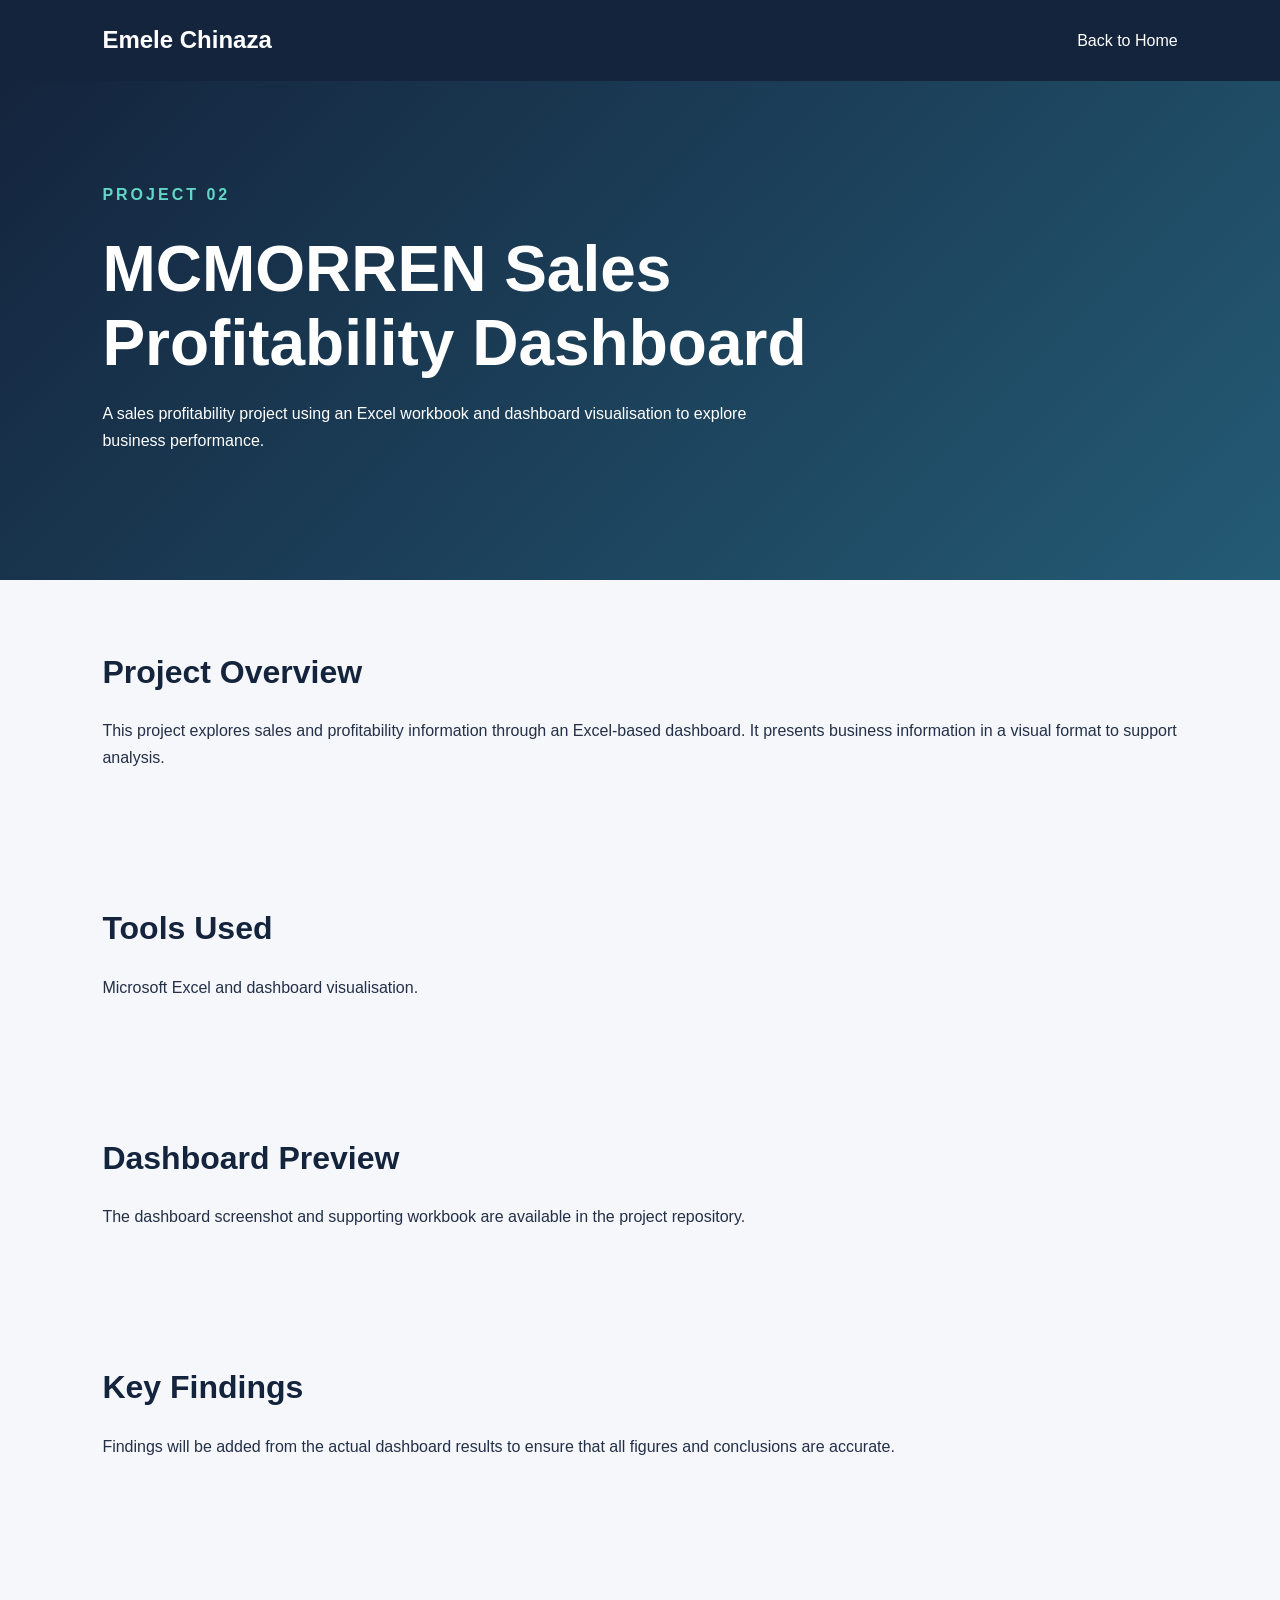
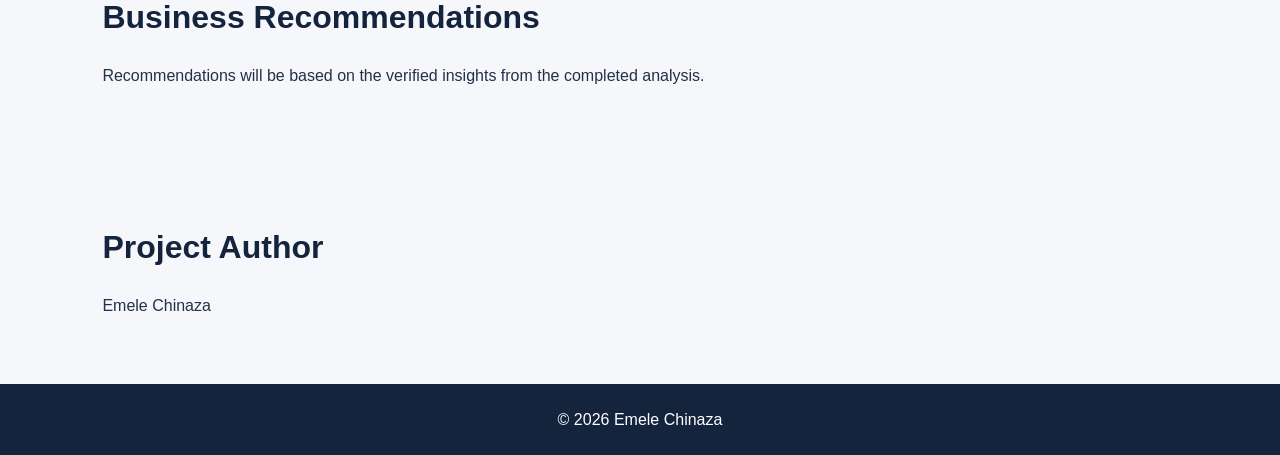
==== project-mcmorren.html @ a53f93bb "Create project-mcmorren.html" ====
<!DOCTYPE html>
<html lang="en">
<head>
  <meta charset="UTF-8">
  <meta name="viewport" content="width=device-width, initial-scale=1.0">
  <title>MCMORREN Sales Profitability Dashboard | Emele Chinaza</title>
  <link rel="stylesheet" href="style.css">
</head>
<body>

  <header>
    <nav>
      <h2>Emele Chinaza</h2>
      <a href="index.html">Back to Home</a>
    </nav>
  </header>

  <main>
    <section class="hero">
      <p class="eyebrow">PROJECT 02</p>
      <h1>MCMORREN Sales Profitability Dashboard</h1>
      <p>
        A sales profitability project using an Excel workbook
        and dashboard visualisation to explore business performance.
      </p>
    </section>

    <section>
      <h2>Project Overview</h2>
      <p>
        This project explores sales and profitability information
        through an Excel-based dashboard. It presents business
        information in a visual format to support analysis.
      </p>
    </section>

    <section>
      <h2>Tools Used</h2>
      <p>Microsoft Excel and dashboard visualisation.</p>
    </section>

    <section>
      <h2>Dashboard Preview</h2>
      <p>
        The dashboard screenshot and supporting workbook
        are available in the project repository.
      </p>
    </section>

    <section>
      <h2>Key Findings</h2>
      <p>
        Findings will be added from the actual dashboard results
        to ensure that all figures and conclusions are accurate.
      </p>
    </section>

    <section>
      <h2>Business Recommendations</h2>
      <p>
        Recommendations will be based on the verified insights
        from the completed analysis.
      </p>
    </section>

    <section>
      <h2>Project Author</h2>
      <p>Emele Chinaza</p>
    </section>
  </main>

  <footer>
    <p>&copy; 2026 Emele Chinaza</p>
  </footer>

</body>
</html>
---- style.css ----
* {
  margin: 0;
  padding: 0;
  box-sizing: border-box;
}

html {
  scroll-behavior: smooth;
}

body {
  font-family: Arial, sans-serif;
  background: #f5f7fb;
  color: #243047;
  line-height: 1.7;
}

header {
  background: #14243d;
  color: white;
  padding: 20px 8%;
}

nav {
  display: flex;
  justify-content: space-between;
  align-items: center;
  flex-wrap: wrap;
  gap: 15px;
}

nav h2 {
  color: #ffffff;
}

nav a {
  color: white;
  text-decoration: none;
  margin-left: 20px;
}

nav a:hover {
  color: #63d6c5;
}

.hero {
  background: linear-gradient(135deg, #14243d, #245b75);
  color: white;
  padding: 100px 8%;
}

.hero h1 {
  font-size: clamp(2.2rem, 5vw, 4rem);
  max-width: 750px;
  line-height: 1.15;
  margin: 20px 0;
}

.hero p {
  max-width: 650px;
  margin-bottom: 25px;
}

.eyebrow {
  color: #63d6c5;
  letter-spacing: 3px;
  font-weight: bold;
}

.button {
  display: inline-block;
  background: #63d6c5;
  color: #14243d;
  padding: 12px 25px;
  border-radius: 6px;
  text-decoration: none;
  font-weight: bold;
}

section:not(.hero) {
  padding: 65px 8%;
}

section h2 {
  color: #14243d;
  font-size: 2rem;
  margin-bottom: 18px;
}

.project-grid {
  display: grid;
  grid-template-columns: repeat(auto-fit, minmax(250px, 1fr));
  gap: 25px;
  margin-top: 30px;
}

.project-card {
  background: white;
  padding: 28px;
  border-radius: 12px;
  box-shadow: 0 5px 20px rgba(20, 36, 61, 0.08);
}

.project-card h3 {
  color: #245b75;
  margin-bottom: 12px;
}

.project-card p {
  margin-bottom: 18px;
}

.project-card a {
  color: #087e83;
  font-weight: bold;
  text-decoration: none;
}

#contact {
  background: #e8eef5;
}

footer {
  background: #14243d;
  color: white;
  text-align: center;
  padding: 22px;
}

@media (max-width: 600px) {
  nav {
    flex-direction: column;
    align-items: flex-start;
  }

  nav a {
    margin: 0 15px 0 0;
  }

  .hero {
    padding: 70px 8%;
  }
}
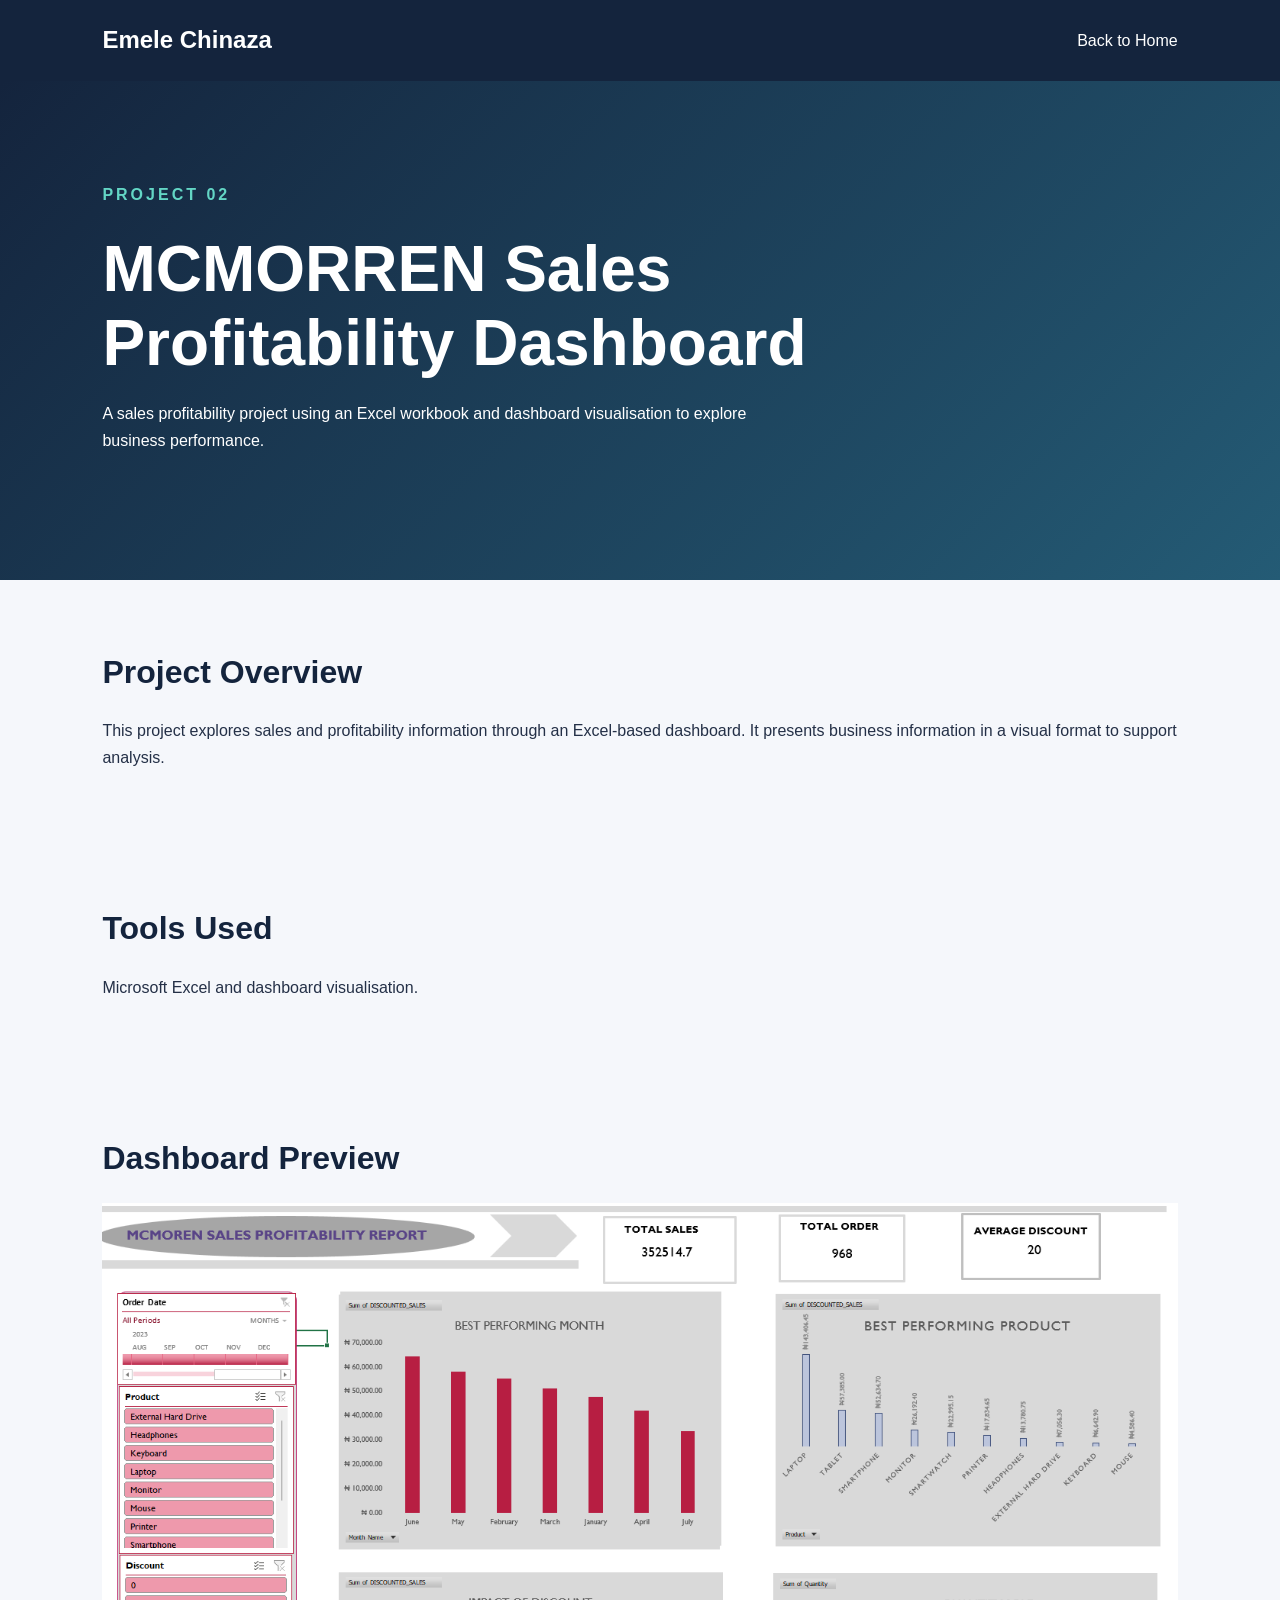
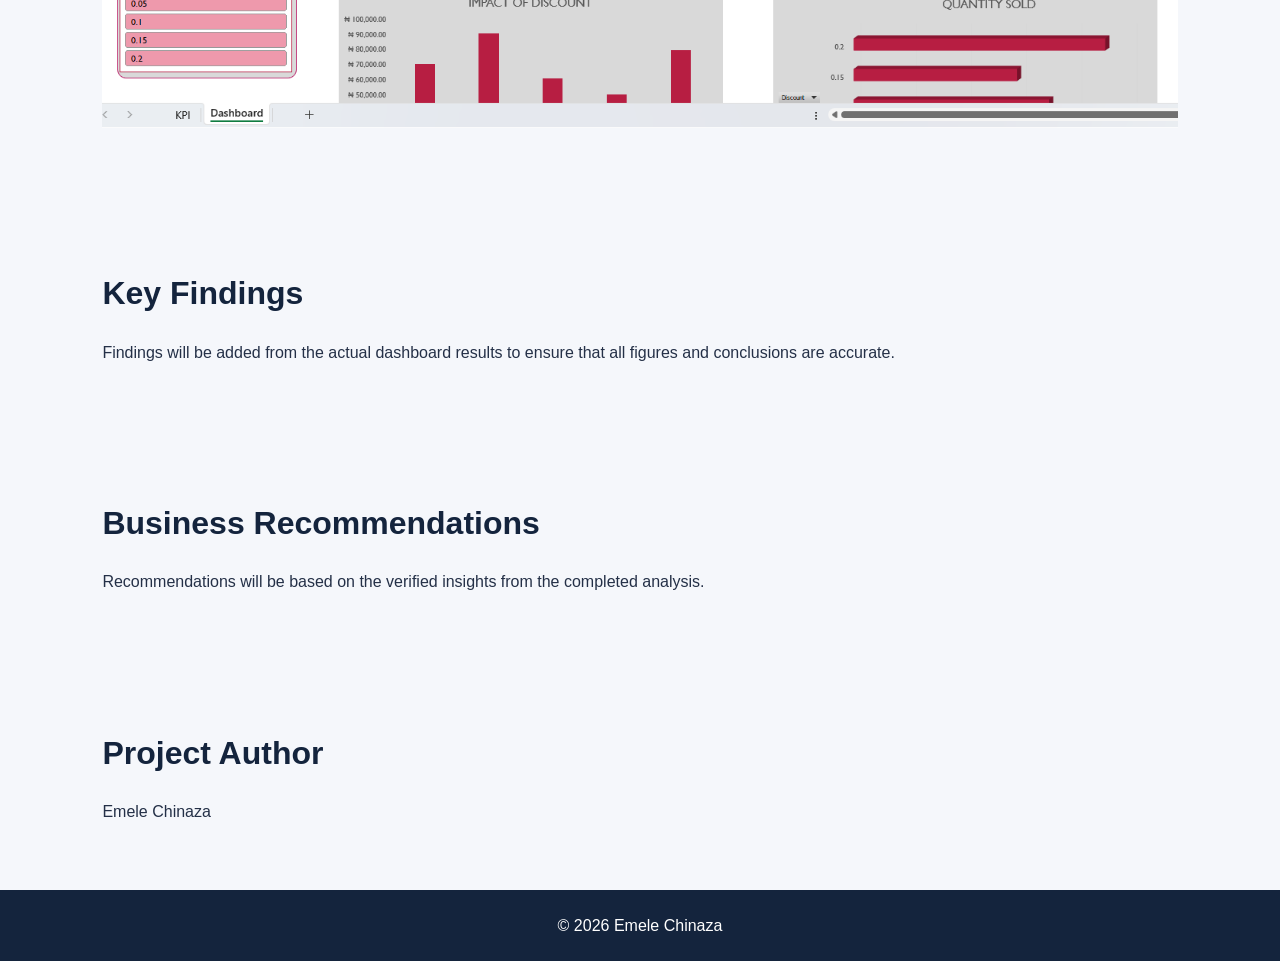
==== commit 26ad2763: "Update project-mcmorren.html" ====
--- a/project-mcmorren.html
+++ b/project-mcmorren.html
@@ -43,8 +43,7 @@
     <section>
       <h2>Dashboard Preview</h2>
       <p>
-        The dashboard screenshot and supporting workbook
-        are available in the project repository.
+        <img src="Screenshot 2026-04-20 065625.png" alt="MCMORREN Sales Profitability Dashboard" width="100%">
       </p>
     </section>
 
